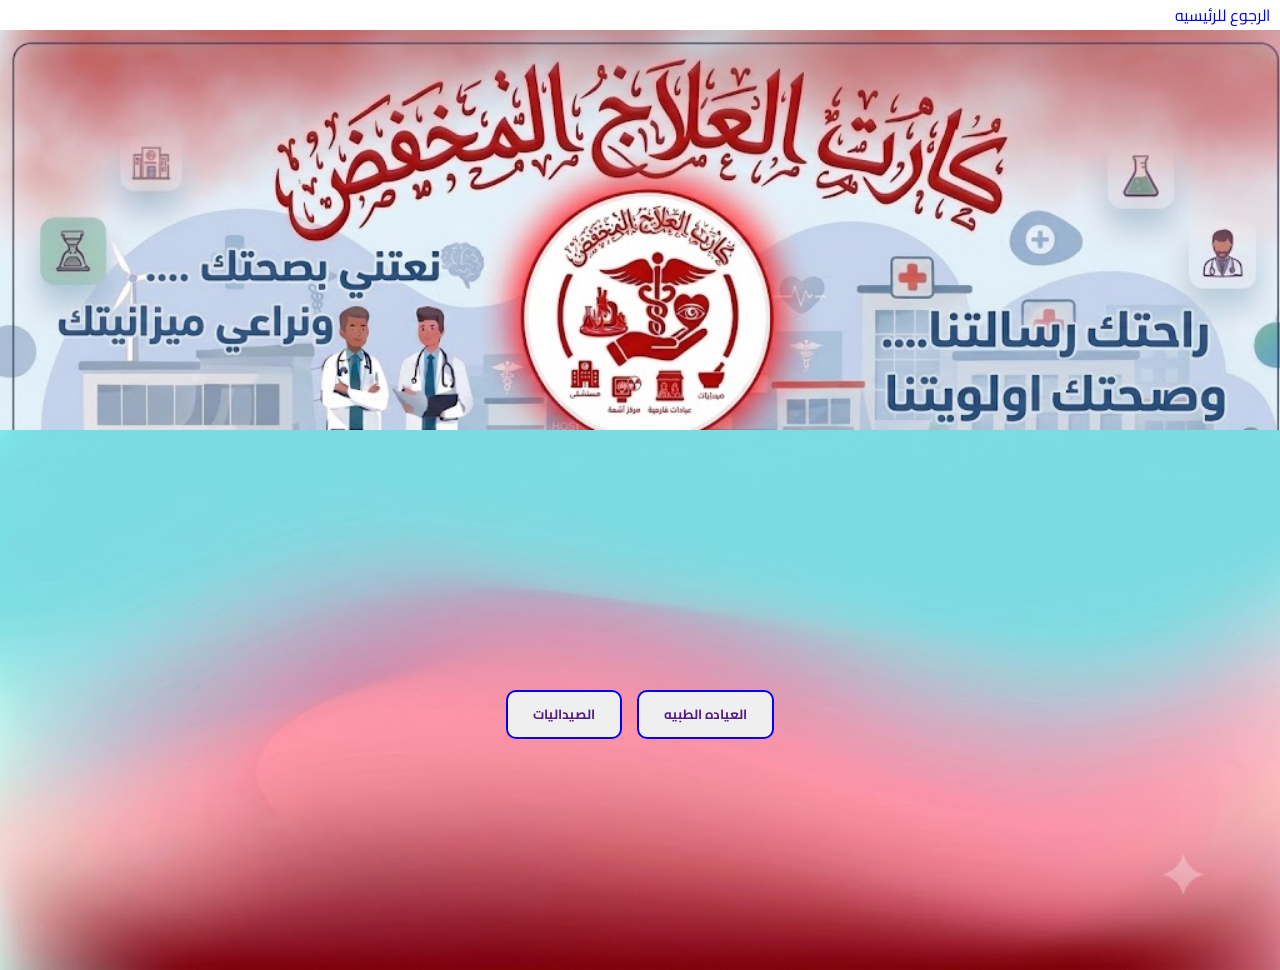
==== ff.html @ ac39fde2 "dfg" ====
<!DOCTYPE html>
<html lang="ar" dir="rtl">
<head>
    <meta charset="UTF-8">
    <meta name="viewport" content="width=device-width, initial-scale=1.0">
    <title>كارت العلاج المنخفض</title>
    <link rel="preconnect" href="https://fonts.googleapis.com">
<link rel="preconnect" href="https://fonts.gstatic.com" crossorigin>
<link href="https://fonts.googleapis.com/css2?family=Cairo:wght@200..1000&display=swap" rel="stylesheet">
    <link rel="stylesheet" href="c.css">
    <nav>
        <ul>
            <a href="index.html">الرجوع للرئيسيه</a>
        </ul>
    </nav>
</head>
<body>
    <section class="s">
      
    </section>
   
    <section class="k">
        <section class="aa">

       <button>
       <a href=""> <p class="e">العياده الطبيه </p></a>
       </button>
         <button>
       <a href=""> <p class="e">الصيداليات</p></a>
       </button>
    </section>
    </section>
</body>
</html>
---- c.css ----
*{
    margin: 0;
    padding: 0;
}

.s{
    background-image: url(WhatsApp\ Image\ 2026-07-08\ at\ 1.46.19\ PM.jpeg);
    background-size: cover;
    background-repeat: no-repeat;
    height: 400px;
}

nav{
    padding: 0 10px;
    
}

.k{
    background-image: url(خلفية\ الموقع.jpg.jpeg);
    height: 500px;
    background-size: cover;
    background-repeat: no-repeat;
    background-position: center;
    padding-top: 40px;
}

.aa{
    justify-content: center;
    display: flex;
    gap: 15px;
}

h2{
    text-align: center;
    font-size: 20px;
    color: black;
    padding-top: 2px;
}

body {
  font-family: "Cairo", sans-serif;
  font-optical-sizing: auto;
  font-weight: weight;
  font-style: normal;
  font-variation-settings:
    "slnt" 0;
}

.e{
padding: 10px 25px;
transition: all 0.6s ease-in-out;
}

.e:hover{
    color: red;
    transform: scale(1.05);
    
}

a{
    text-decoration: none;
}

button{
    align-items: center;
      font-family: "Cairo", sans-serif;
  font-optical-sizing: auto;
  font-weight: 700;
  font-style: normal;
  font-variation-settings:
    "slnt" 0;
    
    border-radius: 10px;
    border: 2px solid blue;

    margin-top: 220px;
}
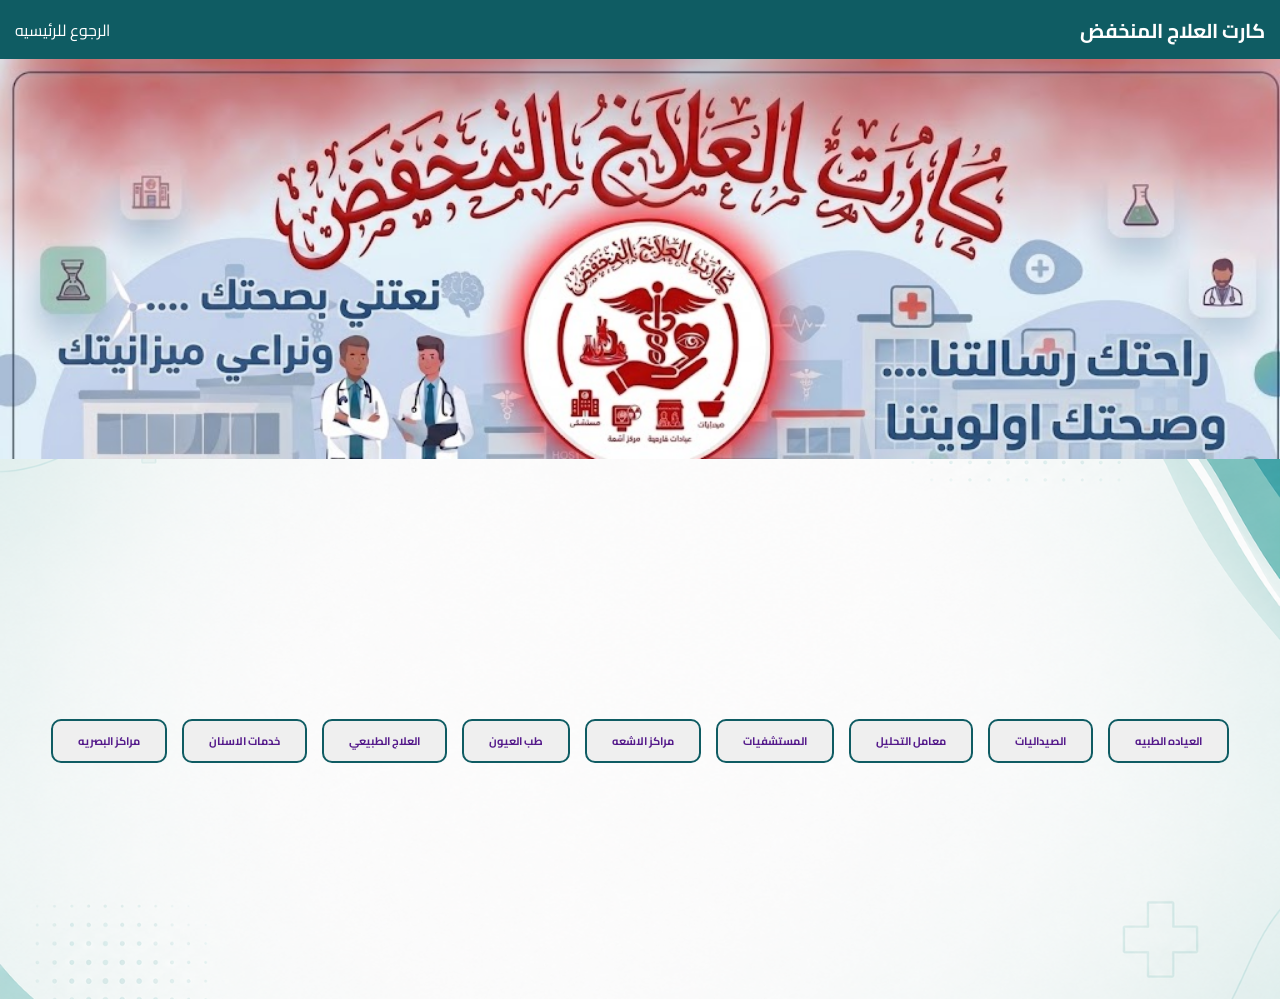
==== commit 681b5367: "fggnh" ====
--- a/ff.html
+++ b/ff.html
@@ -9,8 +9,10 @@
 <link href="https://fonts.googleapis.com/css2?family=Cairo:wght@200..1000&display=swap" rel="stylesheet">
     <link rel="stylesheet" href="c.css">
     <nav>
+        <h2 style="color: white;">كارت العلاج المنخفض</h2>
         <ul>
-            <a href="index.html">الرجوع للرئيسيه</a>
+            <a class="ggh" href="index.html" style="color: white;">الرجوع للرئيسيه</a>
+            
         </ul>
     </nav>
 </head>
@@ -28,6 +30,27 @@
          <button>
        <a href=""> <p class="e">الصيداليات</p></a>
        </button>
+       <button>
+       <a href=""> <p class="e">معامل التحليل</p></a>
+       </button>
+       <button>
+       <a href=""> <p class="e">المستشفيات</p></a>
+       </button>
+       <button>
+       <a href=""> <p class="e">مراكز الاشعه</p></a>
+       </button>
+       <button>
+       <a href=""> <p class="e">طب العيون</p></a>
+       </button>
+       <button>
+       <a href=""> <p class="e">العلاج الطبيعي</p></a>
+       </button>
+       <button>
+       <a href=""> <p class="e">خدمات الاسنان</p></a>
+       </button>
+       <button>
+       <a href=""> <p class="e">مراكز البصريه</p></a>
+       </button>
     </section>
     </section>
 </body>
--- a/c.css
+++ b/c.css
@@ -11,12 +11,36 @@
 }
 
 nav{
-    padding: 0 10px;
+    padding: 10px 15px;
+    
+    background: #0F5C63;
+    display: flex;
+    align-items: center;
+    
+    justify-content: space-between;
+    box-shadow: 0 4px 12px rgba(0,0,0,.15);
     
 }
 
+.ggh{
+transition: all 0.6s ease-in-out;
+color: white;
+}
+
+ul{
+    list-style: none;
+    display: flex;
+    gap: 40px;
+    
+}
+
+.ggh:hover{
+    color: red;
+    transform: scale(1.05);
+}
+
 .k{
-    background-image: url(خلفية\ الموقع.jpg.jpeg);
+    background-image: url(ChatGPT\ Image\ 9\ يوليو\ 2026،\ 04_02_59\ م.png);
     height: 500px;
     background-size: cover;
     background-repeat: no-repeat;
@@ -27,6 +51,7 @@
 .aa{
     justify-content: center;
     display: flex;
+    
     gap: 15px;
 }
 
@@ -69,9 +94,9 @@
   font-style: normal;
   font-variation-settings:
     "slnt" 0;
-    
+    font-size: 11px;
     border-radius: 10px;
-    border: 2px solid blue;
+    border: 2px solid #0F5C63;
 
     margin-top: 220px;
 }
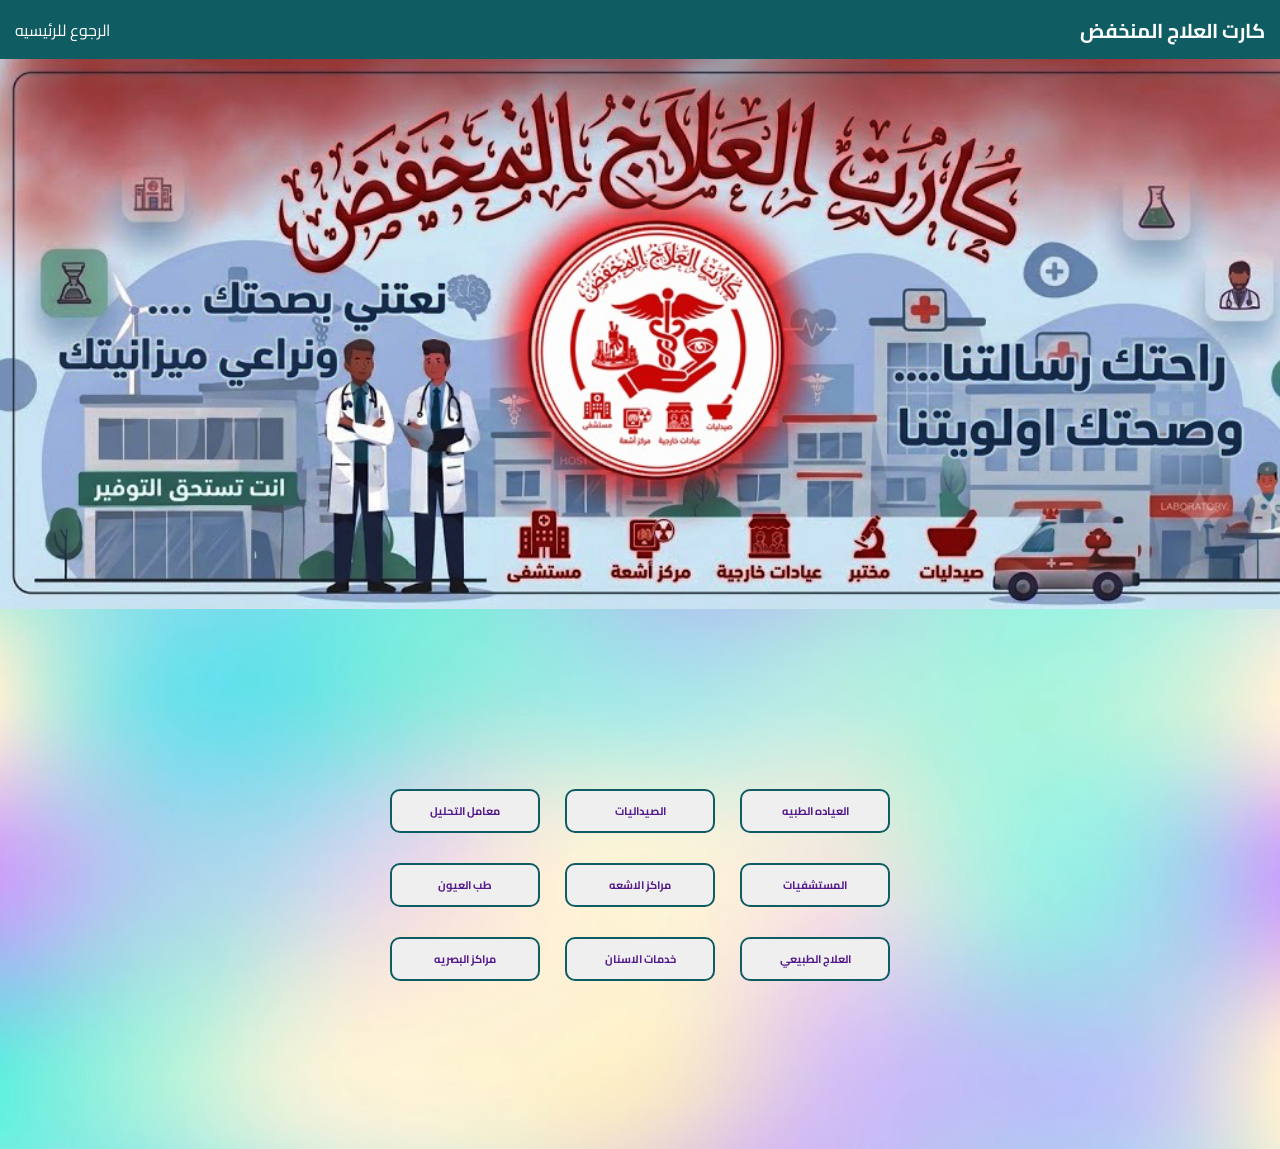
==== commit 79a26ed1: "ffgy" ====
--- a/ff.html
+++ b/ff.html
@@ -8,14 +8,17 @@
 <link rel="preconnect" href="https://fonts.gstatic.com" crossorigin>
 <link href="https://fonts.googleapis.com/css2?family=Cairo:wght@200..1000&display=swap" rel="stylesheet">
     <link rel="stylesheet" href="c.css">
-    <nav>
+    <link rel="shortcut icon" href="WhatsApp_Image_2026-07-04_at_2.00.04_PM-removebg-preview.png" type="image/x-icon">
+</head>
+<header>
+  <nav>
         <h2 style="color: white;">كارت العلاج المنخفض</h2>
         <ul>
             <a class="ggh" href="index.html" style="color: white;">الرجوع للرئيسيه</a>
             
         </ul>
     </nav>
-</head>
+</header>
 <body>
     <section class="s">
       
@@ -23,34 +26,35 @@
    
     <section class="k">
         <section class="aa">
-
-       <button>
+       <div class="l">
+       <button style="width: 150px;" class="ff">
        <a href=""> <p class="e">العياده الطبيه </p></a>
        </button>
-         <button>
+         <button style="width: 150px;" class="ff">
        <a href=""> <p class="e">الصيداليات</p></a>
        </button>
-       <button>
+       <button style="width: 150px;" class="ff">
        <a href=""> <p class="e">معامل التحليل</p></a>
        </button>
-       <button>
+       <button style="width: 150px;" class="ff">
        <a href=""> <p class="e">المستشفيات</p></a>
        </button>
-       <button>
+       <button style="width: 150px;" class="ff">
        <a href=""> <p class="e">مراكز الاشعه</p></a>
        </button>
-       <button>
+       <button style="width: 150px;" class="ff">
        <a href=""> <p class="e">طب العيون</p></a>
        </button>
-       <button>
+       <button style="width: 150px;" class="ff">
        <a href=""> <p class="e">العلاج الطبيعي</p></a>
        </button>
-       <button>
+       <button style="width: 150px;" class="ff">
        <a href=""> <p class="e">خدمات الاسنان</p></a>
        </button>
-       <button>
+       <button style="width: 150px;" class="ff">
        <a href=""> <p class="e">مراكز البصريه</p></a>
        </button>
+    </div>
     </section>
     </section>
 </body>
--- a/c.css
+++ b/c.css
@@ -4,10 +4,10 @@
 }
 
 .s{
-    background-image: url(WhatsApp\ Image\ 2026-07-08\ at\ 1.46.19\ PM.jpeg);
+    background-image: url(WhatsApp\ Image\ 2026-07-09\ at\ 5.29.59\ PM.jpeg);
     background-size: cover;
     background-repeat: no-repeat;
-    height: 400px;
+    height: 550px;
 }
 
 nav{
@@ -40,7 +40,7 @@
 }
 
 .k{
-    background-image: url(ChatGPT\ Image\ 9\ يوليو\ 2026،\ 04_02_59\ م.png);
+    background-image: url(WhatsApp\ Image\ 2026-07-09\ at\ 5.32.21\ PM.jpeg);
     height: 500px;
     background-size: cover;
     background-repeat: no-repeat;
@@ -99,4 +99,17 @@
     border: 2px solid #0F5C63;
 
     margin-top: 220px;
+}
+
+.ff {
+    margin-top: 5px;
+    justify-content: center;
+
+}
+
+.l{
+    display: grid;
+    grid-template-columns: repeat(3,1fr);
+    gap: 25px;
+    margin-top: 135px;
 }
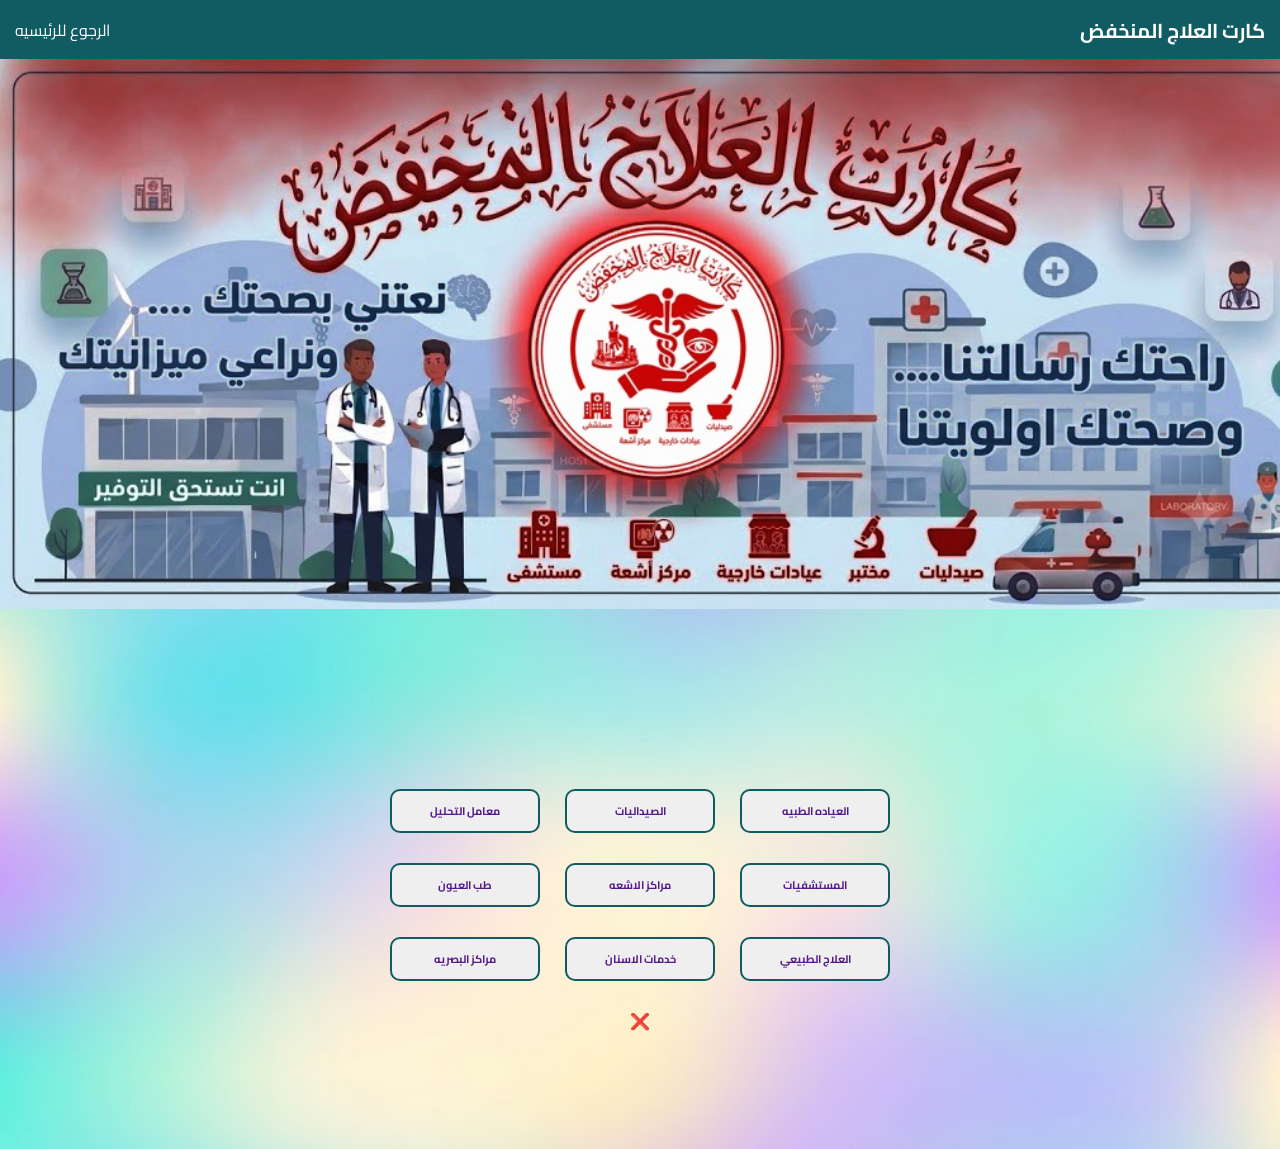
==== commit 8aa1328f: "fffggtg" ====
--- a/ff.html
+++ b/ff.html
@@ -54,8 +54,19 @@
        <button style="width: 150px;" class="ff">
        <a href=""> <p class="e">مراكز البصريه</p></a>
        </button>
-    </div>
+       <br>
+       <br>
+       <br>
+       <a href="index.html"><p style="text-align: center;">❌</p></a>
+    </div> 
+    
+     
+    
     </section>
+   
     </section>
+
+   
+
 </body>
 </html>
--- a/c.css
+++ b/c.css
@@ -112,4 +112,9 @@
     grid-template-columns: repeat(3,1fr);
     gap: 25px;
     margin-top: 135px;
+}
+
+.popo{
+    background:linear-gradient(to left, red, green);
+    height: 5px;
 }
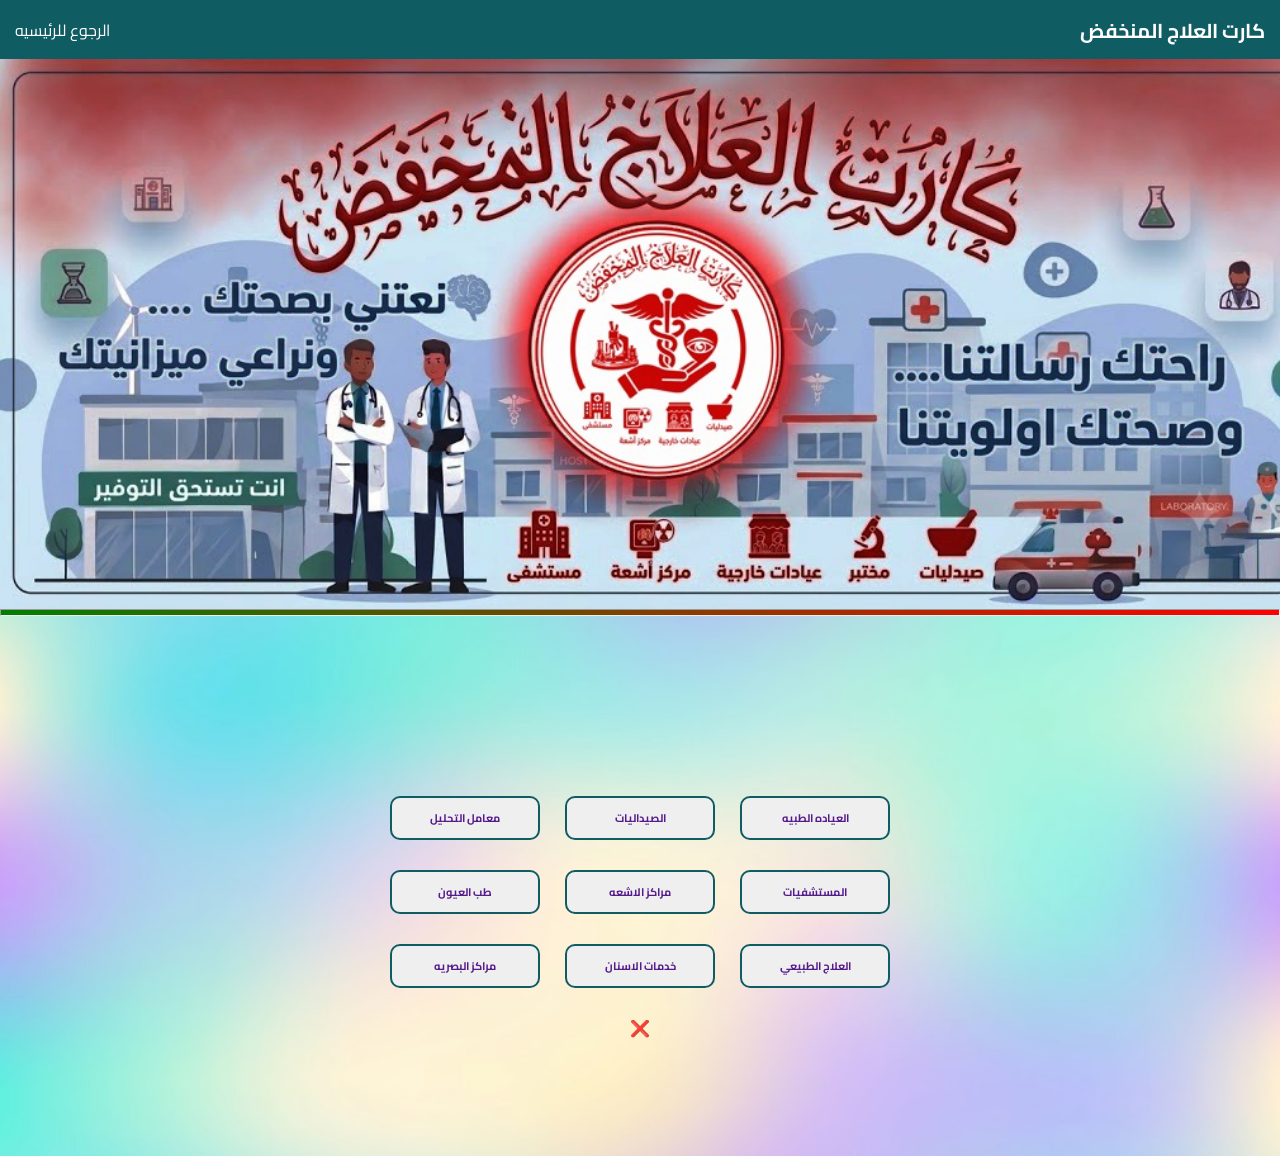
==== commit a550ca03: "adham" ====
--- a/ff.html
+++ b/ff.html
@@ -14,7 +14,7 @@
   <nav>
         <h2 style="color: white;">كارت العلاج المنخفض</h2>
         <ul>
-            <a class="ggh" href="index.html" style="color: white;">الرجوع للرئيسيه</a>
+            <a class="ggh" href="index.html" >الرجوع للرئيسيه</a>
             
         </ul>
     </nav>
@@ -23,7 +23,7 @@
     <section class="s">
       
     </section>
-   
+   <hr class="popo">
     <section class="k">
         <section class="aa">
        <div class="l">
--- a/c.css
+++ b/c.css
@@ -36,7 +36,7 @@
 
 .ggh:hover{
     color: red;
-    transform: scale(1.05);
+    /* transform: scale(1.05); */
 }
 
 .k{
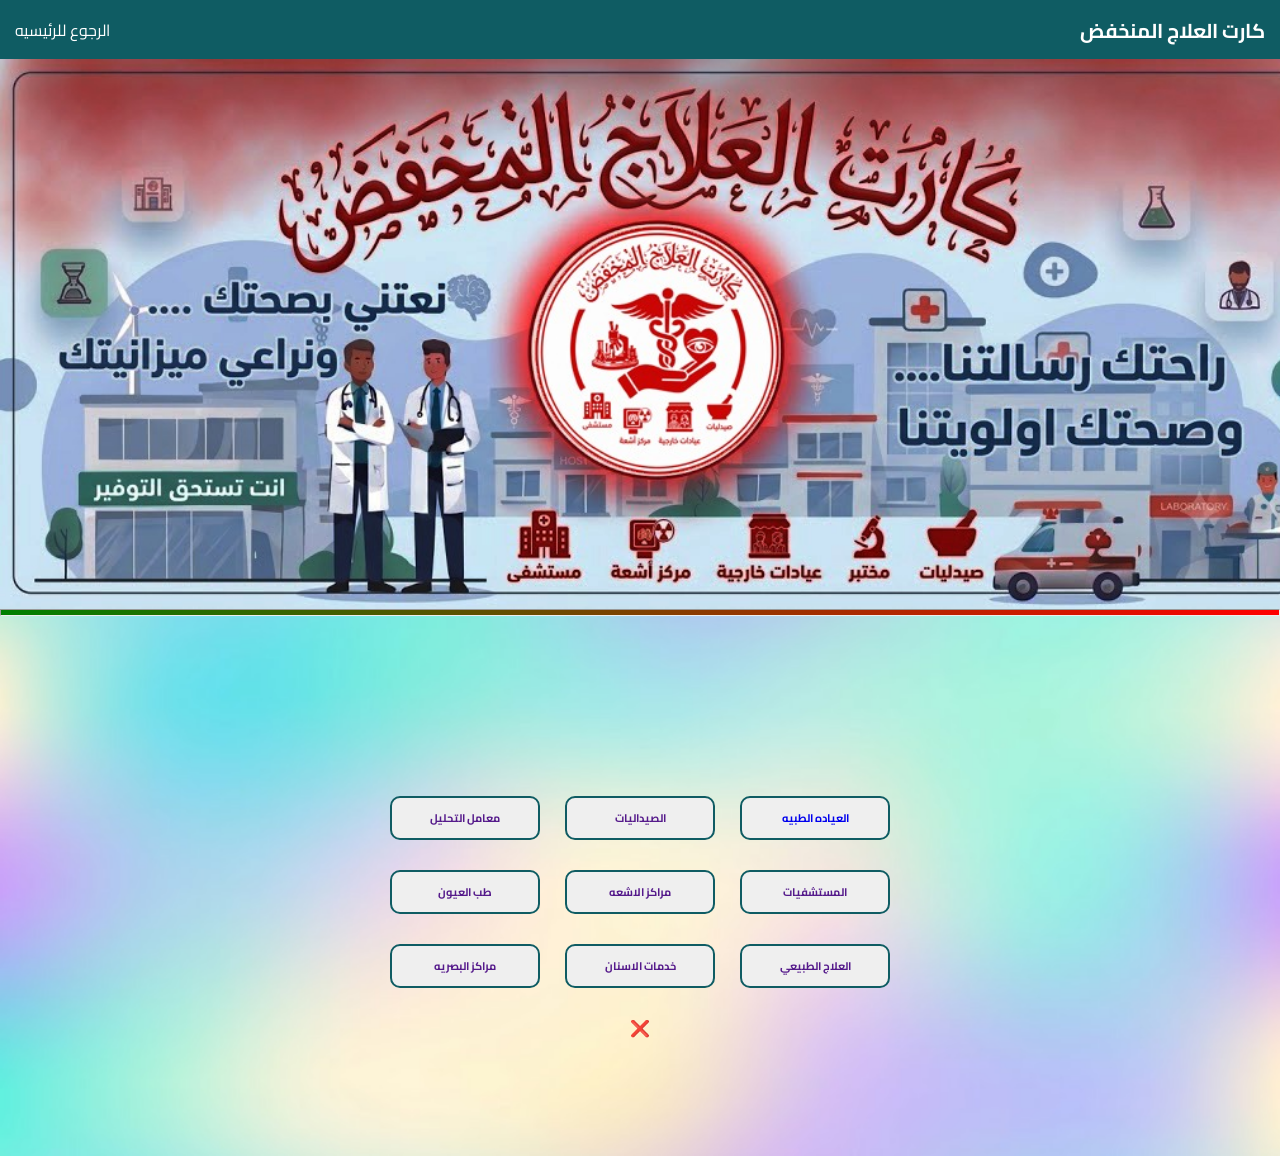
==== commit 64d65fff: "rhhgfdhg" ====
--- a/ff.html
+++ b/ff.html
@@ -28,7 +28,7 @@
         <section class="aa">
        <div class="l">
        <button style="width: 150px;" class="ff">
-       <a href=""> <p class="e">العياده الطبيه </p></a>
+       <a href="rr.html"> <p class="e">العياده الطبيه </p></a>
        </button>
          <button style="width: 150px;" class="ff">
        <a href=""> <p class="e">الصيداليات</p></a>
--- a/c.css
+++ b/c.css
@@ -107,6 +107,15 @@
 
 }
 
+.ffw{
+    transition: transform 0.6s ease-in-out;
+}
+
+.ffw:hover{
+    
+    transform: scale(1.05);
+}
+
 .l{
     display: grid;
     grid-template-columns: repeat(3,1fr);
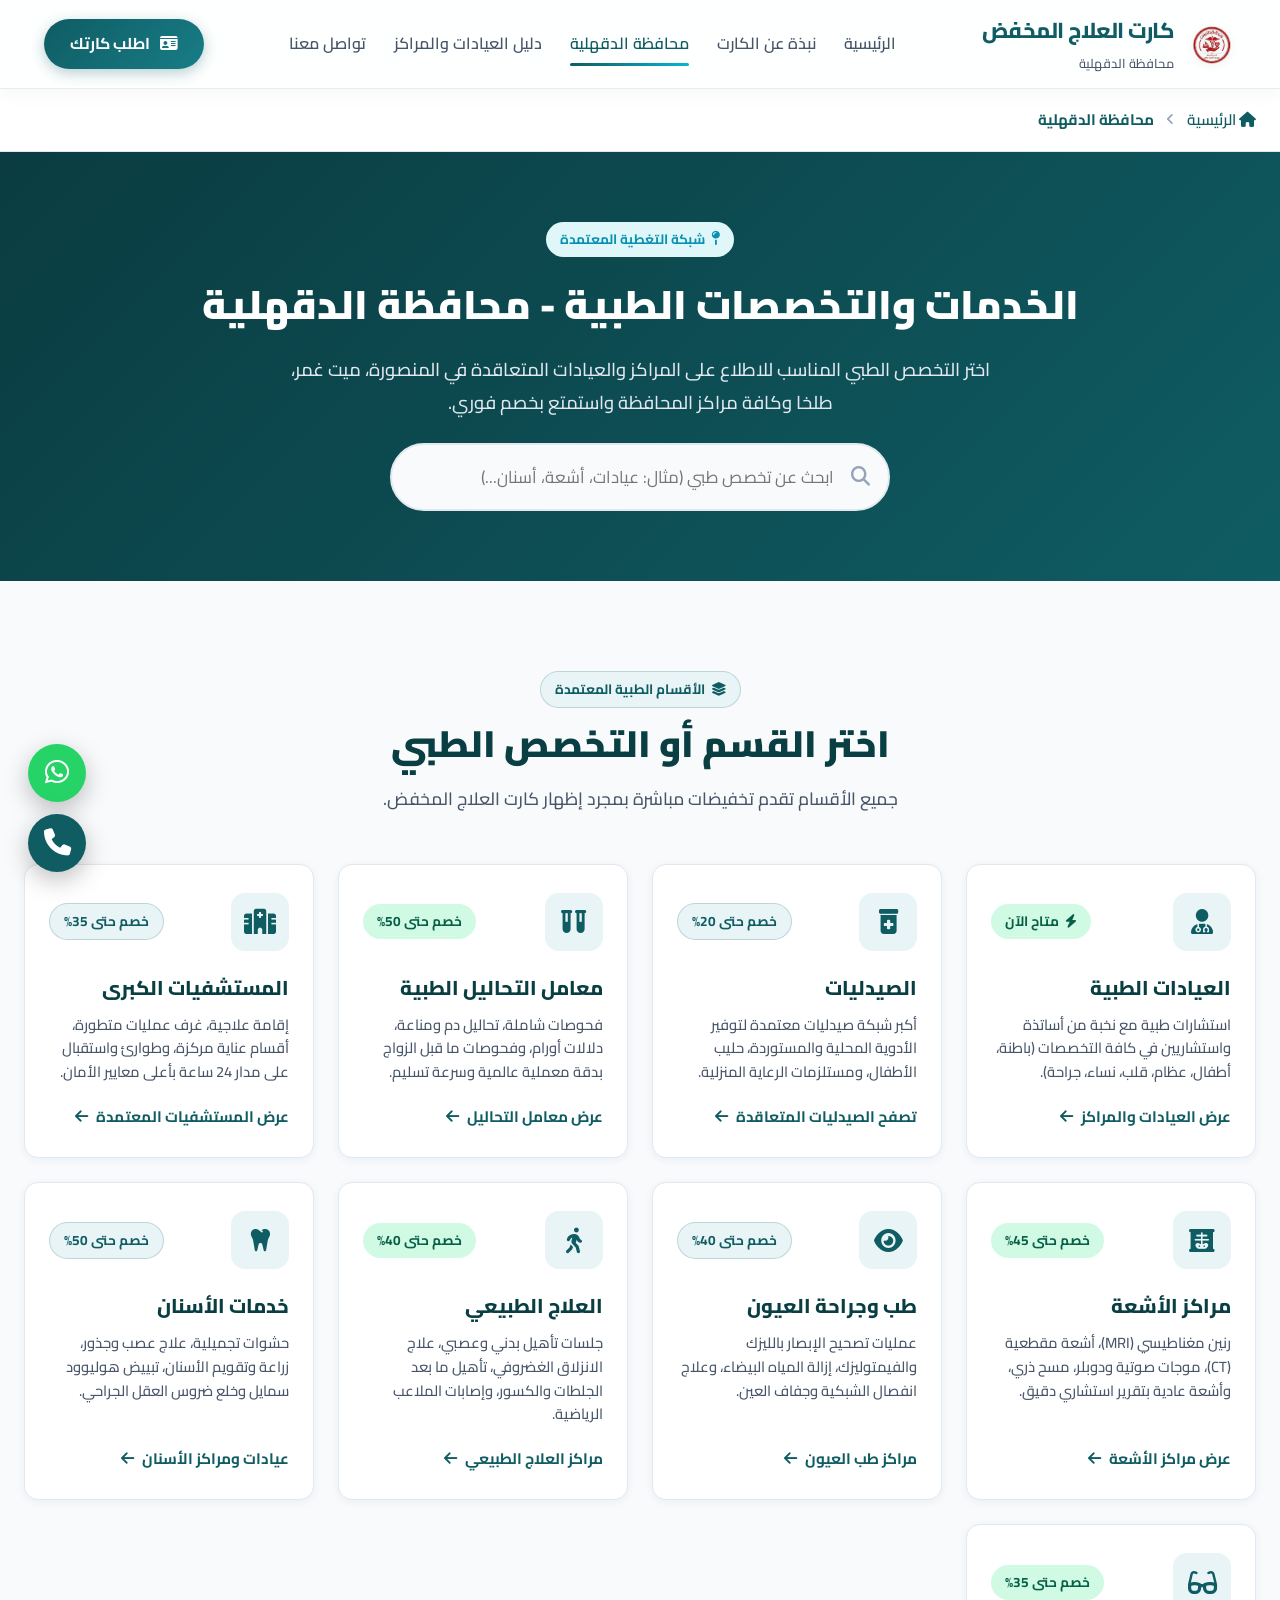
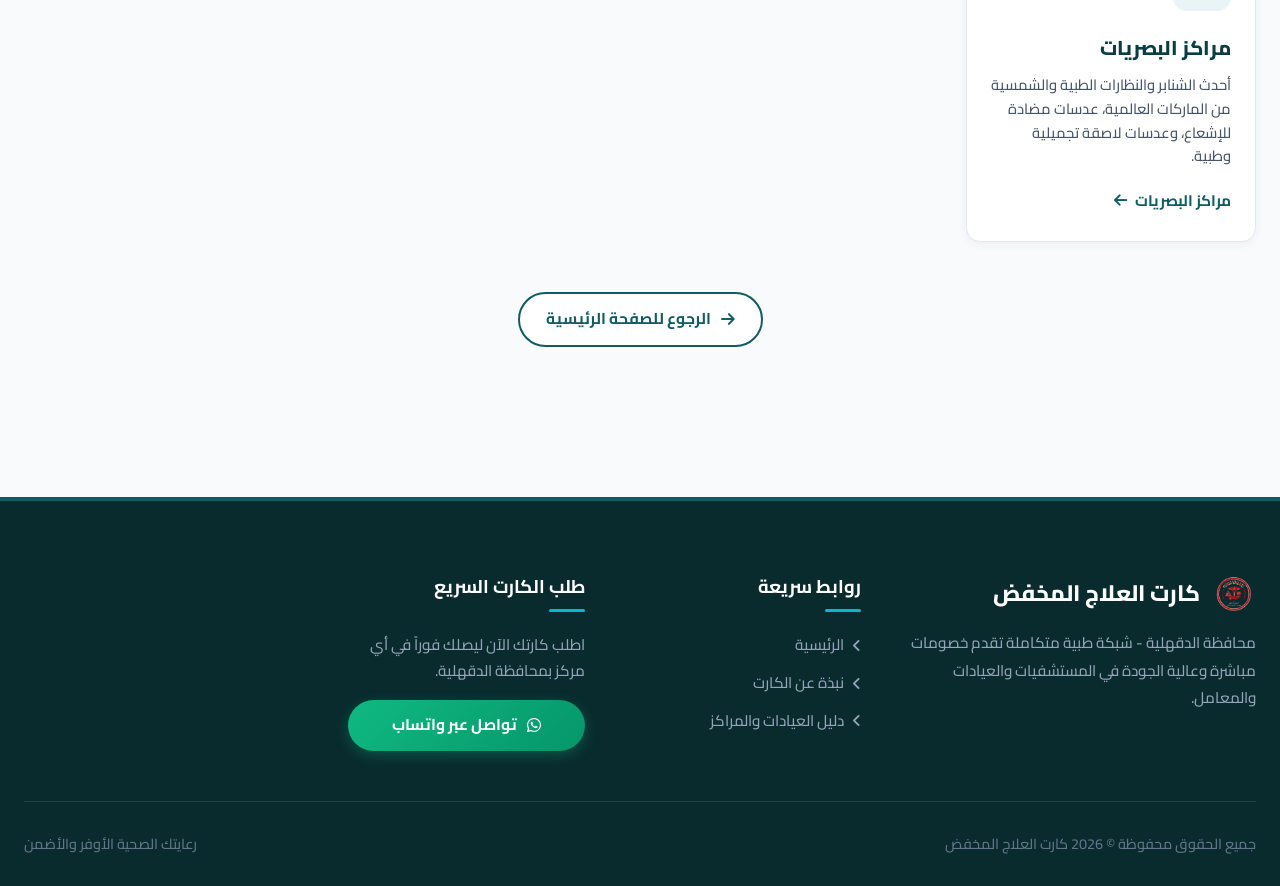
==== commit 9a813607: "SAD" ====
--- a/ff.html
+++ b/ff.html
@@ -3,70 +3,365 @@
 <head>
     <meta charset="UTF-8">
     <meta name="viewport" content="width=device-width, initial-scale=1.0">
-    <title>كارت العلاج المنخفض</title>
+    <title>محافظة الدقهلية - شبكة التخصصات الطبية | كارت العلاج المخفض</title>
+    <meta name="description" content="دليل التخصصات والخدمات الطبية المعتمدة في محافظة الدقهلية مع كارت العلاج المخفض: عيادات، مستشفيات، معامل، صيدليات ومراكز أشعة.">
+    
+    <!-- Google Fonts: Cairo -->
     <link rel="preconnect" href="https://fonts.googleapis.com">
-<link rel="preconnect" href="https://fonts.gstatic.com" crossorigin>
-<link href="https://fonts.googleapis.com/css2?family=Cairo:wght@200..1000&display=swap" rel="stylesheet">
+    <link rel="preconnect" href="https://fonts.gstatic.com" crossorigin>
+    <link href="https://fonts.googleapis.com/css2?family=Cairo:wght@400;500;600;700;800;900&display=swap" rel="stylesheet">
+    
+    <!-- Font Awesome Icons -->
+    <link rel="stylesheet" href="https://cdnjs.cloudflare.com/ajax/libs/font-awesome/6.5.1/css/all.min.css">
+    
+    <!-- Custom Design System -->
     <link rel="stylesheet" href="c.css">
-    <link rel="shortcut icon" href="WhatsApp_Image_2026-07-04_at_2.00.04_PM-removebg-preview.png" type="image/x-icon">
+    <link rel="shortcut icon" href="WhatsApp_Image_2026-07-04_at_2.00.04_PM-removebg-preview.png" type="image/png">
 </head>
-<header>
-  <nav>
-        <h2 style="color: white;">كارت العلاج المنخفض</h2>
-        <ul>
-            <a class="ggh" href="index.html" >الرجوع للرئيسيه</a>
+<body>
+
+    <!-- Header & Navigation -->
+    <header>
+        <nav>
+            <a href="index.html" class="brand-wrapper">
+                <img src="WhatsApp_Image_2026-07-04_at_2.00.04_PM-removebg-preview.png" alt="شعار كارت العلاج المخفض" class="brand-logo">
+                <div>
+                    <h2 class="brand-title">كارت العلاج المخفض</h2>
+                    <span class="brand-subtitle">محافظة الدقهلية</span>
+                </div>
+            </a>
             
+            <ul class="nav-links">
+                <li><a class="nav-link" href="index.html">الرئيسية</a></li>
+                <li><a class="nav-link" href="w.html">نبذة عن الكارت</a></li>
+                <li><a class="nav-link active" href="ff.html">محافظة الدقهلية</a></li>
+                <li><a class="nav-link" href="rr.html">دليل العيادات والمراكز</a></li>
+                <li><a class="nav-link" href="index.html#contact">تواصل معنا</a></li>
+            </ul>
+
+            <div class="nav-actions">
+                <a href="index.html#order" class="btn btn-primary">
+                    <i class="fa-solid fa-id-card"></i> اطلب كارتك
+                </a>
+            </div>
+        </nav>
+    </header>
+
+    <!-- Breadcrumb -->
+    <div class="breadcrumb-nav">
+        <ul class="breadcrumb-list">
+            <li><a href="index.html"><i class="fa-solid fa-house"></i> الرئيسية</a></li>
+            <li class="breadcrumb-separator"><i class="fa-solid fa-angle-left"></i></li>
+            <li style="color: var(--primary); font-weight: 700;">محافظة الدقهلية</li>
         </ul>
-    </nav>
-</header>
-<body>
-    <section class="s">
-      
+    </div>
+
+    <!-- Governorate Hero Banner -->
+    <section class="about-hero" style="background: linear-gradient(135deg, #0A3C41, #0F5C63);">
+        <div class="section-container">
+            <span class="badge badge-accent" style="margin-bottom: 14px;">
+                <i class="fa-solid fa-map-pin"></i> شبكة التغطية المعتمدة
+            </span>
+            <h1 style="font-size: 2.5rem; font-weight: 900; margin-bottom: 14px;">الخدمات والتخصصات الطبية - محافظة الدقهلية</h1>
+            <p style="font-size: 1.15rem; color: #E2E8F0; max-width: 720px; margin: 0 auto 24px; line-height: 1.8;">
+                اختر التخصص الطبي المناسب للاطلاع على المراكز والعيادات المتعاقدة في المنصورة، ميت غمر، طلخا وكافة مراكز المحافظة واستمتع بخصم فوري.
+            </p>
+
+            <!-- Search category input -->
+            <div style="max-width: 500px; margin: 0 auto;">
+                <div class="search-input-wrapper">
+                    <i class="fa-solid fa-magnifying-glass search-icon"></i>
+                    <input type="text" id="categorySearch" class="search-input" placeholder="ابحث عن تخصص طبي (مثال: عيادات، أشعة، أسنان...)">
+                </div>
+            </div>
+        </div>
     </section>
-   <hr class="popo">
-    <section class="k">
-        <section class="aa">
-       <div class="l">
-       <button style="width: 150px;" class="ff">
-       <a href="rr.html"> <p class="e">العياده الطبيه </p></a>
-       </button>
-         <button style="width: 150px;" class="ff">
-       <a href=""> <p class="e">الصيداليات</p></a>
-       </button>
-       <button style="width: 150px;" class="ff">
-       <a href=""> <p class="e">معامل التحليل</p></a>
-       </button>
-       <button style="width: 150px;" class="ff">
-       <a href=""> <p class="e">المستشفيات</p></a>
-       </button>
-       <button style="width: 150px;" class="ff">
-       <a href=""> <p class="e">مراكز الاشعه</p></a>
-       </button>
-       <button style="width: 150px;" class="ff">
-       <a href=""> <p class="e">طب العيون</p></a>
-       </button>
-       <button style="width: 150px;" class="ff">
-       <a href=""> <p class="e">العلاج الطبيعي</p></a>
-       </button>
-       <button style="width: 150px;" class="ff">
-       <a href=""> <p class="e">خدمات الاسنان</p></a>
-       </button>
-       <button style="width: 150px;" class="ff">
-       <a href=""> <p class="e">مراكز البصريه</p></a>
-       </button>
-       <br>
-       <br>
-       <br>
-       <a href="index.html"><p style="text-align: center;">❌</p></a>
-    </div> 
-    
-     
-    
+
+    <!-- Categories Grid Section -->
+    <section class="section">
+        <div class="section-container">
+            <div class="section-header">
+                <span class="badge badge-teal"><i class="fa-solid fa-layer-group"></i> الأقسام الطبية المعتمدة</span>
+                <h2 class="section-title">اختر القسم أو التخصص الطبي</h2>
+                <p class="section-subtitle">جميع الأقسام تقدم تخفيضات مباشرة بمجرد إظهار كارت العلاج المخفض.</p>
+            </div>
+
+            <div class="category-grid" id="categoriesContainer">
+                
+                <!-- 1. العيادات الطبية -->
+                <a href="rr.html" class="category-card" data-title="العيادات الطبية التخصصية استشارات دكاترة أطباء">
+                    <div>
+                        <div class="category-card-top">
+                            <div class="category-icon">
+                                <i class="fa-solid fa-user-doctor"></i>
+                            </div>
+                            <span class="badge badge-green"><i class="fa-solid fa-bolt"></i> متاح الآن</span>
+                        </div>
+                        <h3 class="category-name">العيادات الطبية</h3>
+                        <p class="category-desc">
+                            استشارات طبية مع نخبة من أساتذة واستشاريين في كافة التخصصات (باطنة، أطفال، عظام، قلب، نساء، جراحة).
+                        </p>
+                    </div>
+                    <div class="category-link">
+                        <span>عرض العيادات والمراكز</span>
+                        <i class="fa-solid fa-arrow-left"></i>
+                    </div>
+                </a>
+
+                <!-- 2. الصيدليات -->
+                <a href="rr.html" class="category-card" data-title="الصيدليات علاج دواء صيدلية مستحضرات">
+                    <div>
+                        <div class="category-card-top">
+                            <div class="category-icon">
+                                <i class="fa-solid fa-prescription-bottle-medical"></i>
+                            </div>
+                            <span class="badge badge-teal">خصم حتى 20%</span>
+                        </div>
+                        <h3 class="category-name">الصيدليات</h3>
+                        <p class="category-desc">
+                            أكبر شبكة صيدليات معتمدة لتوفير الأدوية المحلية والمستوردة، حليب الأطفال، ومستلزمات الرعاية المنزلية.
+                        </p>
+                    </div>
+                    <div class="category-link">
+                        <span>تصفح الصيدليات المتعاقدة</span>
+                        <i class="fa-solid fa-arrow-left"></i>
+                    </div>
+                </a>
+
+                <!-- 3. معامل التحاليل -->
+                <a href="rr.html" class="category-card" data-title="معامل التحاليل الطبية فحص دم هرمونات وراثية">
+                    <div>
+                        <div class="category-card-top">
+                            <div class="category-icon">
+                                <i class="fa-solid fa-vials"></i>
+                            </div>
+                            <span class="badge badge-green">خصم حتى 50%</span>
+                        </div>
+                        <h3 class="category-name">معامل التحاليل الطبية</h3>
+                        <p class="category-desc">
+                            فحوصات شاملة، تحاليل دم ومناعة، دلالات أورام، وفحوصات ما قبل الزواج بدقة معملية عالمية وسرعة تسليم.
+                        </p>
+                    </div>
+                    <div class="category-link">
+                        <span>عرض معامل التحاليل</span>
+                        <i class="fa-solid fa-arrow-left"></i>
+                    </div>
+                </a>
+
+                <!-- 4. المستشفيات -->
+                <a href="rr.html" class="category-card" data-title="المستشفيات المراكز الجراحية عمليات طوارئ عناية">
+                    <div>
+                        <div class="category-card-top">
+                            <div class="category-icon">
+                                <i class="fa-solid fa-hospital"></i>
+                            </div>
+                            <span class="badge badge-teal">خصم حتى 35%</span>
+                        </div>
+                        <h3 class="category-name">المستشفيات الكبرى</h3>
+                        <p class="category-desc">
+                            إقامة علاجية، غرف عمليات متطورة، أقسام عناية مركزة، وطوارئ واستقبال على مدار 24 ساعة بأعلى معايير الأمان.
+                        </p>
+                    </div>
+                    <div class="category-link">
+                        <span>عرض المستشفيات المعتمدة</span>
+                        <i class="fa-solid fa-arrow-left"></i>
+                    </div>
+                </a>
+
+                <!-- 5. مراكز الأشعة -->
+                <a href="rr.html" class="category-card" data-title="مراكز الأشعة رنين مغناطيسي مقطعية سونار مسح ذري">
+                    <div>
+                        <div class="category-card-top">
+                            <div class="category-icon">
+                                <i class="fa-solid fa-x-ray"></i>
+                            </div>
+                            <span class="badge badge-green">خصم حتى 45%</span>
+                        </div>
+                        <h3 class="category-name">مراكز الأشعة</h3>
+                        <p class="category-desc">
+                            رنين مغناطيسي (MRI)، أشعة مقطعية (CT)، موجات صوتية ودوبلر، مسح ذري، وأشعة عادية بتقرير استشاري دقيق.
+                        </p>
+                    </div>
+                    <div class="category-link">
+                        <span>عرض مراكز الأشعة</span>
+                        <i class="fa-solid fa-arrow-left"></i>
+                    </div>
+                </a>
+
+                <!-- 6. طب وجراحة العيون -->
+                <a href="rr.html" class="category-card" data-title="طب وجراحة العيون ليزك مياه بيضاء فحص قاع نظر">
+                    <div>
+                        <div class="category-card-top">
+                            <div class="category-icon">
+                                <i class="fa-solid fa-eye"></i>
+                            </div>
+                            <span class="badge badge-teal">خصم حتى 40%</span>
+                        </div>
+                        <h3 class="category-name">طب وجراحة العيون</h3>
+                        <p class="category-desc">
+                            عمليات تصحيح الإبصار بالليزك والفيمتوليزك، إزالة المياه البيضاء، وعلاج انفصال الشبكية وجفاف العين.
+                        </p>
+                    </div>
+                    <div class="category-link">
+                        <span>مراكز طب العيون</span>
+                        <i class="fa-solid fa-arrow-left"></i>
+                    </div>
+                </a>
+
+                <!-- 7. العلاج الطبيعي والتأهيل -->
+                <a href="rr.html" class="category-card" data-title="العلاج الطبيعي والتأهيل جلسات عظام غضروف اصابات ملاعب">
+                    <div>
+                        <div class="category-card-top">
+                            <div class="category-icon">
+                                <i class="fa-solid fa-person-walking"></i>
+                            </div>
+                            <span class="badge badge-green">خصم حتى 40%</span>
+                        </div>
+                        <h3 class="category-name">العلاج الطبيعي</h3>
+                        <p class="category-desc">
+                            جلسات تأهيل بدني وعصبي، علاج الانزلاق الغضروفي، تأهيل ما بعد الجلطات والكسور، وإصابات الملاعب الرياضية.
+                        </p>
+                    </div>
+                    <div class="category-link">
+                        <span>مراكز العلاج الطبيعي</span>
+                        <i class="fa-solid fa-arrow-left"></i>
+                    </div>
+                </a>
+
+                <!-- 8. خدمات وطب الأسنان -->
+                <a href="rr.html" class="category-card" data-title="خدمات الأسنان حشو تبييض تقويم زراعة اسنان تنظيف">
+                    <div>
+                        <div class="category-card-top">
+                            <div class="category-icon">
+                                <i class="fa-solid fa-tooth"></i>
+                            </div>
+                            <span class="badge badge-teal">خصم حتى 50%</span>
+                        </div>
+                        <h3 class="category-name">خدمات الأسنان</h3>
+                        <p class="category-desc">
+                            حشوات تجميلية، علاج عصب وجذور، زراعة وتقويم الأسنان، تبييض هوليوود سمايل وخلع ضروس العقل الجراحي.
+                        </p>
+                    </div>
+                    <div class="category-link">
+                        <span>عيادات ومراكز الأسنان</span>
+                        <i class="fa-solid fa-arrow-left"></i>
+                    </div>
+                </a>
+
+                <!-- 9. مراكز البصريات -->
+                <a href="rr.html" class="category-card" data-title="مراكز البصريات نظارات طبية شمسية عدسات لاصقة فحص نظر">
+                    <div>
+                        <div class="category-card-top">
+                            <div class="category-icon">
+                                <i class="fa-solid fa-glasses"></i>
+                            </div>
+                            <span class="badge badge-green">خصم حتى 35%</span>
+                        </div>
+                        <h3 class="category-name">مراكز البصريات</h3>
+                        <p class="category-desc">
+                            أحدث الشنابر والنظارات الطبية والشمسية من الماركات العالمية، عدسات مضادة للإشعاع، وعدسات لاصقة تجميلية وطبية.
+                        </p>
+                    </div>
+                    <div class="category-link">
+                        <span>مراكز البصريات</span>
+                        <i class="fa-solid fa-arrow-left"></i>
+                    </div>
+                </a>
+
+            </div>
+
+            <!-- Empty state for search -->
+            <div id="noResults" style="display: none; text-align: center; padding: 50px 20px;">
+                <div style="font-size: 3rem; color: var(--text-muted); margin-bottom: 12px;"><i class="fa-solid fa-magnifying-glass"></i></div>
+                <h3 style="font-size: 1.3rem; color: var(--text-secondary); margin-bottom: 8px;">لم نتمكن من العثور على تخصص مطابق لبحثك</h3>
+                <p style="color: var(--text-muted);">يرجى التأكد من كتابة الكلمة بشكل صحيح، أو تواصل معنا لمساعدتك فوراً.</p>
+            </div>
+
+            <!-- Back to Home navigation -->
+            <div style="text-align: center; margin-top: 50px;">
+                <a href="index.html" class="btn btn-secondary">
+                    <i class="fa-solid fa-arrow-right"></i> الرجوع للصفحة الرئيسية
+                </a>
+            </div>
+        </div>
     </section>
-   
-    </section>
-
-   
-
+
+    <!-- Footer -->
+    <footer>
+        <div class="footer-container">
+            <div class="footer-brand">
+                <div style="display: flex; align-items: center; gap: 12px; margin-bottom: 14px;">
+                    <img src="WhatsApp_Image_2026-07-04_at_2.00.04_PM-removebg-preview.png" style="width: 44px; height: 44px; object-fit: contain;" alt="Logo">
+                    <h3 style="margin: 0;">كارت العلاج المخفض</h3>
+                </div>
+                <p>
+                    محافظة الدقهلية - شبكة طبية متكاملة تقدم خصومات مباشرة وعالية الجودة في المستشفيات والعيادات والمعامل.
+                </p>
+            </div>
+
+            <div class="footer-col">
+                <h4>روابط سريعة</h4>
+                <ul class="footer-links">
+                    <li><a href="index.html" class="footer-link"><i class="fa-solid fa-angle-left"></i> الرئيسية</a></li>
+                    <li><a href="w.html" class="footer-link"><i class="fa-solid fa-angle-left"></i> نبذة عن الكارت</a></li>
+                    <li><a href="rr.html" class="footer-link"><i class="fa-solid fa-angle-left"></i> دليل العيادات والمراكز</a></li>
+                </ul>
+            </div>
+
+            <div class="footer-col">
+                <h4>طلب الكارت السريع</h4>
+                <p style="font-size: 0.95rem; color: #94A3B8; margin-bottom: 16px;">
+                    اطلب كارتك الآن ليصلك فوراً في أي مركز بمحافظة الدقهلية.
+                </p>
+                <a href="https://wa.me/201000000000" target="_blank" class="btn btn-accent" style="width: 100%;">
+                    <i class="fa-brands fa-whatsapp"></i> تواصل عبر واتساب
+                </a>
+            </div>
+        </div>
+
+        <div class="footer-bottom">
+            <div>جميع الحقوق محفوظة &copy; 2026 كارت العلاج المخفض</div>
+            <div>رعايتك الصحية الأوفر والأضمن</div>
+        </div>
+    </footer>
+
+    <!-- Floating Action Buttons -->
+    <div class="floating-actions">
+        <a href="https://wa.me/201000000000?text=مرحباً،%20أود%20الاستفسار%20عن%20شبكة%20الدقهلية%20لكارت%20العلاج%20المخفض" target="_blank" class="floating-btn floating-whatsapp" title="تواصل عبر واتساب">
+            <i class="fa-brands fa-whatsapp"></i>
+            <span class="floating-tooltip">محادثة واتساب</span>
+        </a>
+        <a href="tel:01000000000" class="floating-btn floating-call" title="اتصل بنا">
+            <i class="fa-solid fa-phone"></i>
+            <span class="floating-tooltip">اتصال مباشر</span>
+        </a>
+    </div>
+
+    <!-- Live Search Script -->
+    <script>
+        const categorySearch = document.getElementById('categorySearch');
+        const categoriesContainer = document.getElementById('categoriesContainer');
+        const cards = categoriesContainer.getElementsByClassName('category-card');
+        const noResults = document.getElementById('noResults');
+
+        categorySearch.addEventListener('input', function() {
+            const query = this.value.trim().toLowerCase();
+            let visibleCount = 0;
+
+            Array.from(cards).forEach(card => {
+                const searchData = (card.getAttribute('data-title') || '').toLowerCase();
+                const textContent = card.innerText.toLowerCase();
+                
+                if (searchData.includes(query) || textContent.includes(query)) {
+                    card.style.display = 'flex';
+                    visibleCount++;
+                } else {
+                    card.style.display = 'none';
+                }
+            });
+
+            noResults.style.display = visibleCount === 0 ? 'block' : 'none';
+        });
+    </script>
 </body>
 </html>
--- a/c.css
+++ b/c.css
@@ -1,129 +1,1274 @@
-*{
-    margin: 0;
-    padding: 0;
-}
-
-.s{
-    background-image: url(WhatsApp\ Image\ 2026-07-09\ at\ 5.29.59\ PM.jpeg);
-    background-size: cover;
-    background-repeat: no-repeat;
-    height: 550px;
-}
-
-nav{
-    padding: 10px 15px;
-    
-    background: #0F5C63;
-    display: flex;
+/* ==========================================================================
+   كارت العلاج المخفض - Modern Healthcare Design System
+   ========================================================================== */
+
+:root {
+  /* Color Palette */
+  --primary: #0F5C63;
+  --primary-dark: #093E43;
+  --primary-light: #187D87;
+  --primary-surface: #E8F4F5;
+  
+  --accent: #06B6D4;
+  --accent-light: #E0F7FA;
+  --accent-hover: #0891B2;
+  
+  --secondary: #10B981;
+  --secondary-light: #D1FAE5;
+  --warning: #F59E0B;
+  
+  --text-primary: #0F172A;
+  --text-secondary: #475569;
+  --text-muted: #94A3B8;
+  --text-white: #FFFFFF;
+  
+  --bg-page: #F8FAFC;
+  --bg-surface: #FFFFFF;
+  --bg-surface-glass: rgba(255, 255, 255, 0.85);
+  
+  --border-light: #E2E8F0;
+  --border-focus: #0F5C63;
+  
+  /* Shadows */
+  --shadow-sm: 0 2px 8px rgba(15, 92, 99, 0.06);
+  --shadow-md: 0 8px 24px rgba(15, 92, 99, 0.08);
+  --shadow-lg: 0 16px 36px rgba(15, 92, 99, 0.12);
+  --shadow-hover: 0 20px 40px rgba(15, 92, 99, 0.18);
+  
+  /* Radii */
+  --radius-sm: 8px;
+  --radius-md: 14px;
+  --radius-lg: 22px;
+  --radius-full: 9999px;
+  
+  /* Transitions */
+  --transition: all 0.3s cubic-bezier(0.4, 0, 0.2, 1);
+}
+
+/* Base & Reset */
+*, *::before, *::after {
+  box-sizing: border-box;
+  margin: 0;
+  padding: 0;
+}
+
+html {
+  scroll-behavior: smooth;
+}
+
+body {
+  font-family: "Cairo", system-ui, -apple-system, sans-serif;
+  background-color: var(--bg-page);
+  color: var(--text-primary);
+  line-height: 1.7;
+  direction: rtl;
+  text-align: right;
+  overflow-x: hidden;
+  font-weight: 500;
+}
+
+a {
+  text-decoration: none;
+  color: inherit;
+  transition: var(--transition);
+}
+
+img {
+  max-width: 100%;
+  height: auto;
+  display: block;
+}
+
+/* ==========================================================================
+   Header & Navigation
+   ========================================================================== */
+header {
+  position: sticky;
+  top: 0;
+  z-index: 1000;
+  background: var(--bg-surface-glass);
+  backdrop-filter: blur(12px);
+  -webkit-backdrop-filter: blur(12px);
+  border-bottom: 1px solid rgba(15, 92, 99, 0.1);
+  box-shadow: 0 4px 20px rgba(0, 0, 0, 0.04);
+}
+
+nav {
+  max-width: 1240px;
+  margin: 0 auto;
+  padding: 12px 24px;
+  display: flex;
+  align-items: center;
+  justify-content: space-between;
+  gap: 20px;
+}
+
+.brand-wrapper {
+  display: flex;
+  align-items: center;
+  gap: 14px;
+}
+
+.brand-logo {
+  width: 48px;
+  height: 48px;
+  object-fit: contain;
+  filter: drop-shadow(0 2px 4px rgba(0,0,0,0.1));
+}
+
+.brand-title {
+  font-size: 1.35rem;
+  font-weight: 800;
+  color: var(--primary);
+  letter-spacing: -0.5px;
+  margin: 0;
+}
+
+.brand-subtitle {
+  font-size: 0.8rem;
+  color: var(--text-secondary);
+  font-weight: 500;
+}
+
+.nav-links {
+  list-style: none;
+  display: flex;
+  align-items: center;
+  gap: 28px;
+}
+
+.nav-link {
+  font-size: 1rem;
+  font-weight: 600;
+  color: var(--text-secondary);
+  position: relative;
+  padding: 8px 0;
+}
+
+.nav-link::after {
+  content: '';
+  position: absolute;
+  bottom: 0;
+  right: 0;
+  width: 0;
+  height: 3px;
+  background: linear-gradient(90deg, var(--primary), var(--accent));
+  border-radius: var(--radius-full);
+  transition: var(--transition);
+}
+
+.nav-link:hover, .nav-link.active {
+  color: var(--primary);
+}
+
+.nav-link:hover::after, .nav-link.active::after {
+  width: 100%;
+}
+
+.nav-actions {
+  display: flex;
+  align-items: center;
+  gap: 12px;
+}
+
+/* ==========================================================================
+   Buttons & Badges
+   ========================================================================== */
+.btn {
+  display: inline-flex;
+  align-items: center;
+  justify-content: center;
+  gap: 10px;
+  padding: 12px 26px;
+  border-radius: var(--radius-full);
+  font-size: 0.98rem;
+  font-weight: 700;
+  cursor: pointer;
+  border: none;
+  transition: var(--transition);
+  font-family: inherit;
+}
+
+.btn-primary {
+  background: linear-gradient(135deg, var(--primary), var(--primary-light));
+  color: var(--text-white);
+  box-shadow: 0 4px 14px rgba(15, 92, 99, 0.3);
+}
+
+.btn-primary:hover {
+  background: linear-gradient(135deg, var(--primary-dark), var(--primary));
+  box-shadow: 0 8px 22px rgba(15, 92, 99, 0.4);
+  transform: translateY(-2px);
+}
+
+.btn-secondary {
+  background: var(--bg-surface);
+  color: var(--primary);
+  border: 2px solid var(--primary);
+}
+
+.btn-secondary:hover {
+  background: var(--primary-surface);
+  transform: translateY(-2px);
+}
+
+.btn-accent {
+  background: linear-gradient(135deg, var(--secondary), #059669);
+  color: var(--text-white);
+  box-shadow: 0 4px 14px rgba(16, 185, 129, 0.3);
+}
+
+.btn-accent:hover {
+  transform: translateY(-2px);
+  box-shadow: 0 8px 20px rgba(16, 185, 129, 0.4);
+}
+
+.btn-outline-light {
+  background: rgba(255, 255, 255, 0.15);
+  backdrop-filter: blur(8px);
+  color: var(--text-white);
+  border: 1px solid rgba(255, 255, 255, 0.4);
+}
+
+.btn-outline-light:hover {
+  background: var(--text-white);
+  color: var(--primary);
+}
+
+.badge {
+  display: inline-flex;
+  align-items: center;
+  gap: 6px;
+  padding: 6px 14px;
+  border-radius: var(--radius-full);
+  font-size: 0.85rem;
+  font-weight: 700;
+}
+
+.badge-teal {
+  background: var(--primary-surface);
+  color: var(--primary);
+  border: 1px solid rgba(15, 92, 99, 0.2);
+}
+
+.badge-green {
+  background: var(--secondary-light);
+  color: #065F46;
+}
+
+.badge-accent {
+  background: var(--accent-light);
+  color: var(--accent-hover);
+}
+
+/* ==========================================================================
+   Hero Section
+   ========================================================================== */
+.hero-section {
+  position: relative;
+  background: linear-gradient(135deg, #0A3C41 0%, #0F5C63 50%, #167A83 100%);
+  color: var(--text-white);
+  padding: 80px 24px 100px;
+  overflow: hidden;
+}
+
+.hero-section::before {
+  content: '';
+  position: absolute;
+  inset: 0;
+  background-image: 
+    radial-gradient(circle at 10% 20%, rgba(6, 182, 212, 0.15) 0%, transparent 40%),
+    radial-gradient(circle at 90% 80%, rgba(16, 185, 129, 0.15) 0%, transparent 45%);
+  pointer-events: none;
+}
+
+.hero-container {
+  max-width: 1240px;
+  margin: 0 auto;
+  display: grid;
+  grid-template-columns: 1.2fr 0.8fr;
+  align-items: center;
+  gap: 50px;
+  position: relative;
+  z-index: 1;
+}
+
+.hero-content {
+  display: flex;
+  flex-direction: column;
+  align-items: flex-start;
+  gap: 20px;
+}
+
+.hero-title {
+  font-size: 3rem;
+  font-weight: 900;
+  line-height: 1.25;
+  color: var(--text-white);
+}
+
+.hero-title span {
+  background: linear-gradient(90deg, #A5F3FC, #6EE7B7);
+  -webkit-background-clip: text;
+  -webkit-text-fill-color: transparent;
+}
+
+.hero-desc {
+  font-size: 1.15rem;
+  line-height: 1.8;
+  color: #E2E8F0;
+  max-width: 620px;
+}
+
+.hero-actions {
+  display: flex;
+  flex-wrap: wrap;
+  gap: 16px;
+  margin-top: 10px;
+}
+
+.hero-card-preview {
+  position: relative;
+  display: flex;
+  justify-content: center;
+  align-items: center;
+}
+
+.card-mockup {
+  width: 100%;
+  max-width: 440px;
+  background: linear-gradient(135deg, rgba(255,255,255,0.15), rgba(255,255,255,0.05));
+  backdrop-filter: blur(20px);
+  -webkit-backdrop-filter: blur(20px);
+  border: 1px solid rgba(255, 255, 255, 0.3);
+  border-radius: var(--radius-lg);
+  padding: 32px;
+  box-shadow: 0 25px 50px rgba(0, 0, 0, 0.25);
+  position: relative;
+  overflow: hidden;
+  transition: var(--transition);
+}
+
+.card-mockup:hover {
+  transform: translateY(-8px) rotate(-1deg);
+  box-shadow: 0 30px 60px rgba(0, 0, 0, 0.35);
+}
+
+.card-mockup::before {
+  content: '';
+  position: absolute;
+  top: -50%;
+  left: -50%;
+  width: 200%;
+  height: 200%;
+  background: radial-gradient(circle, rgba(255,255,255,0.1) 0%, transparent 60%);
+  pointer-events: none;
+}
+
+.card-chip {
+  width: 50px;
+  height: 38px;
+  background: linear-gradient(135deg, #FCD34D, #F59E0B);
+  border-radius: 6px;
+  margin-bottom: 24px;
+  box-shadow: inset 0 2px 4px rgba(0,0,0,0.2);
+}
+
+.card-mockup-header {
+  display: flex;
+  justify-content: space-between;
+  align-items: flex-start;
+  margin-bottom: 24px;
+}
+
+.card-mockup-number {
+  font-family: monospace;
+  font-size: 1.4rem;
+  letter-spacing: 3px;
+  color: #F8FAFC;
+  margin-bottom: 24px;
+  direction: ltr;
+  text-align: right;
+}
+
+.card-mockup-footer {
+  display: flex;
+  justify-content: space-between;
+  align-items: flex-end;
+  border-top: 1px solid rgba(255, 255, 255, 0.2);
+  padding-top: 16px;
+}
+
+.card-holder-name {
+  font-size: 1rem;
+  font-weight: 700;
+  color: #FFFFFF;
+}
+
+.card-discount-tag {
+  background: #10B981;
+  color: white;
+  padding: 4px 12px;
+  border-radius: var(--radius-full);
+  font-size: 0.85rem;
+  font-weight: 800;
+}
+
+/* ==========================================================================
+   Stats Banner
+   ========================================================================== */
+.stats-section {
+  position: relative;
+  margin-top: -50px;
+  z-index: 10;
+  padding: 0 24px;
+}
+
+.stats-container {
+  max-width: 1240px;
+  margin: 0 auto;
+  background: var(--bg-surface);
+  border-radius: var(--radius-lg);
+  padding: 32px 40px;
+  box-shadow: var(--shadow-lg);
+  border: 1px solid var(--border-light);
+  display: grid;
+  grid-template-columns: repeat(4, 1fr);
+  gap: 30px;
+}
+
+.stat-item {
+  display: flex;
+  align-items: center;
+  gap: 18px;
+}
+
+.stat-icon {
+  width: 56px;
+  height: 56px;
+  border-radius: var(--radius-md);
+  background: var(--primary-surface);
+  color: var(--primary);
+  display: flex;
+  align-items: center;
+  justify-content: center;
+  font-size: 1.6rem;
+  flex-shrink: 0;
+}
+
+.stat-number {
+  font-size: 1.9rem;
+  font-weight: 900;
+  color: var(--primary);
+  line-height: 1.1;
+}
+
+.stat-label {
+  font-size: 0.92rem;
+  color: var(--text-secondary);
+  font-weight: 600;
+}
+
+/* ==========================================================================
+   Section Layouts
+   ========================================================================== */
+.section {
+  padding: 90px 24px;
+}
+
+.section-container {
+  max-width: 1240px;
+  margin: 0 auto;
+}
+
+.section-header {
+  text-align: center;
+  max-width: 720px;
+  margin: 0 auto 50px;
+}
+
+.section-title {
+  font-size: 2.3rem;
+  font-weight: 900;
+  color: var(--primary-dark);
+  margin-top: 12px;
+  margin-bottom: 16px;
+  line-height: 1.3;
+}
+
+.section-subtitle {
+  font-size: 1.1rem;
+  color: var(--text-secondary);
+  line-height: 1.7;
+}
+
+/* ==========================================================================
+   Features Cards Grid
+   ========================================================================== */
+.features-grid {
+  display: grid;
+  grid-template-columns: repeat(auto-fit, minmax(280px, 1fr));
+  gap: 28px;
+}
+
+.feature-card {
+  background: var(--bg-surface);
+  border-radius: var(--radius-md);
+  padding: 36px 28px;
+  border: 1px solid var(--border-light);
+  box-shadow: var(--shadow-sm);
+  transition: var(--transition);
+  position: relative;
+  overflow: hidden;
+}
+
+.feature-card:hover {
+  transform: translateY(-8px);
+  box-shadow: var(--shadow-hover);
+  border-color: rgba(15, 92, 99, 0.3);
+}
+
+.feature-icon-wrapper {
+  width: 64px;
+  height: 64px;
+  border-radius: var(--radius-md);
+  background: linear-gradient(135deg, var(--primary-surface), #D1ECEF);
+  color: var(--primary);
+  display: flex;
+  align-items: center;
+  justify-content: center;
+  font-size: 1.8rem;
+  margin-bottom: 22px;
+  transition: var(--transition);
+}
+
+.feature-card:hover .feature-icon-wrapper {
+  background: var(--primary);
+  color: white;
+  transform: scale(1.05);
+}
+
+.feature-card-title {
+  font-size: 1.3rem;
+  font-weight: 800;
+  color: var(--primary-dark);
+  margin-bottom: 12px;
+}
+
+.feature-card-desc {
+  font-size: 0.98rem;
+  color: var(--text-secondary);
+  line-height: 1.7;
+}
+
+/* ==========================================================================
+   Category Grid (ff.html & sections)
+   ========================================================================== */
+.category-grid {
+  display: grid;
+  grid-template-columns: repeat(auto-fill, minmax(270px, 1fr));
+  gap: 24px;
+}
+
+.category-card {
+  background: var(--bg-surface);
+  border-radius: var(--radius-md);
+  padding: 28px 24px;
+  border: 1px solid var(--border-light);
+  box-shadow: var(--shadow-sm);
+  display: flex;
+  flex-direction: column;
+  justify-content: space-between;
+  align-items: flex-start;
+  transition: var(--transition);
+  text-decoration: none;
+  color: inherit;
+  position: relative;
+}
+
+.category-card:hover {
+  transform: translateY(-6px);
+  box-shadow: var(--shadow-hover);
+  border-color: var(--primary);
+}
+
+.category-card-top {
+  width: 100%;
+  display: flex;
+  justify-content: space-between;
+  align-items: center;
+  margin-bottom: 20px;
+}
+
+.category-icon {
+  width: 58px;
+  height: 58px;
+  border-radius: var(--radius-md);
+  background: var(--primary-surface);
+  color: var(--primary);
+  display: flex;
+  align-items: center;
+  justify-content: center;
+  font-size: 1.6rem;
+  transition: var(--transition);
+}
+
+.category-card:hover .category-icon {
+  background: var(--primary);
+  color: white;
+  transform: rotate(5deg) scale(1.05);
+}
+
+.category-name {
+  font-size: 1.25rem;
+  font-weight: 800;
+  color: var(--primary-dark);
+  margin-bottom: 8px;
+}
+
+.category-desc {
+  font-size: 0.92rem;
+  color: var(--text-secondary);
+  margin-bottom: 20px;
+  line-height: 1.6;
+}
+
+.category-link {
+  display: inline-flex;
+  align-items: center;
+  gap: 8px;
+  font-weight: 700;
+  color: var(--primary);
+  font-size: 0.95rem;
+}
+
+.category-card:hover .category-link {
+  color: var(--accent-hover);
+  gap: 12px;
+}
+
+/* ==========================================================================
+   Medical Clinic / Hospital Cards (rr.html)
+   ========================================================================== */
+.directory-controls {
+  background: var(--bg-surface);
+  border-radius: var(--radius-lg);
+  padding: 24px;
+  box-shadow: var(--shadow-md);
+  border: 1px solid var(--border-light);
+  margin-bottom: 40px;
+  display: flex;
+  flex-direction: column;
+  gap: 20px;
+}
+
+.search-input-wrapper {
+  position: relative;
+  width: 100%;
+}
+
+.search-icon {
+  position: absolute;
+  top: 50%;
+  right: 20px;
+  transform: translateY(-50%);
+  color: var(--text-muted);
+  font-size: 1.2rem;
+}
+
+.search-input {
+  width: 100%;
+  padding: 16px 54px 16px 20px;
+  border-radius: var(--radius-full);
+  border: 2px solid var(--border-light);
+  font-size: 1.05rem;
+  font-family: inherit;
+  background: var(--bg-page);
+  color: var(--text-primary);
+  outline: none;
+  transition: var(--transition);
+}
+
+.search-input:focus {
+  border-color: var(--primary);
+  background: #FFFFFF;
+  box-shadow: 0 0 0 4px rgba(15, 92, 99, 0.15);
+}
+
+.filter-tabs {
+  display: flex;
+  flex-wrap: wrap;
+  gap: 10px;
+}
+
+.filter-tab {
+  padding: 8px 20px;
+  border-radius: var(--radius-full);
+  border: 1px solid var(--border-light);
+  background: var(--bg-page);
+  color: var(--text-secondary);
+  font-size: 0.92rem;
+  font-weight: 700;
+  cursor: pointer;
+  transition: var(--transition);
+  font-family: inherit;
+}
+
+.filter-tab:hover, .filter-tab.active {
+  background: var(--primary);
+  color: white;
+  border-color: var(--primary);
+}
+
+.clinics-grid {
+  display: grid;
+  grid-template-columns: repeat(auto-fill, minmax(350px, 1fr));
+  gap: 26px;
+}
+
+.clinic-card {
+  background: var(--bg-surface);
+  border-radius: var(--radius-md);
+  border: 1px solid var(--border-light);
+  box-shadow: var(--shadow-sm);
+  padding: 26px;
+  display: flex;
+  flex-direction: column;
+  justify-content: space-between;
+  gap: 20px;
+  transition: var(--transition);
+  position: relative;
+}
+
+.clinic-card:hover {
+  transform: translateY(-6px);
+  box-shadow: var(--shadow-hover);
+  border-color: rgba(15, 92, 99, 0.3);
+}
+
+.clinic-header {
+  display: flex;
+  align-items: center;
+  gap: 18px;
+}
+
+.clinic-logo-frame {
+  width: 64px;
+  height: 64px;
+  border-radius: var(--radius-md);
+  padding: 6px;
+  background: #FFFFFF;
+  border: 2px solid var(--primary-surface);
+  display: flex;
+  align-items: center;
+  justify-content: center;
+  flex-shrink: 0;
+  box-shadow: 0 4px 10px rgba(0,0,0,0.05);
+}
+
+.clinic-logo-frame img {
+  max-width: 100%;
+  max-height: 100%;
+  object-fit: contain;
+  border-radius: 4px;
+}
+
+.clinic-title-box {
+  flex-grow: 1;
+}
+
+.clinic-name {
+  font-size: 1.25rem;
+  font-weight: 800;
+  color: var(--primary-dark);
+  margin-bottom: 4px;
+  display: flex;
+  align-items: center;
+  gap: 8px;
+}
+
+.verified-icon {
+  color: #10B981;
+  font-size: 1.1rem;
+}
+
+.clinic-category-tag {
+  font-size: 0.82rem;
+  color: var(--accent-hover);
+  font-weight: 700;
+  display: inline-block;
+}
+
+.clinic-address {
+  display: flex;
+  align-items: flex-start;
+  gap: 10px;
+  font-size: 0.95rem;
+  color: var(--text-secondary);
+  line-height: 1.6;
+}
+
+.clinic-address i {
+  color: var(--primary);
+  margin-top: 4px;
+  font-size: 1.05rem;
+}
+
+.clinic-footer {
+  display: flex;
+  align-items: center;
+  justify-content: space-between;
+  border-top: 1px solid var(--border-light);
+  padding-top: 18px;
+  gap: 10px;
+}
+
+.discount-badge {
+  background: #FEF3C7;
+  color: #B45309;
+  font-weight: 800;
+  font-size: 0.85rem;
+  padding: 6px 12px;
+  border-radius: var(--radius-full);
+  display: inline-flex;
+  align-items: center;
+  gap: 6px;
+}
+
+/* ==========================================================================
+   About Page & Storytelling Layout (w.html)
+   ========================================================================== */
+.about-hero {
+  background: linear-gradient(135deg, var(--primary-dark), var(--primary));
+  color: white;
+  padding: 70px 24px;
+  text-align: center;
+}
+
+.quote-banner {
+  background: linear-gradient(135deg, #0F5C63, #167A83);
+  color: white;
+  border-radius: var(--radius-lg);
+  padding: 40px;
+  text-align: center;
+  margin: 40px 0;
+  box-shadow: var(--shadow-lg);
+  position: relative;
+  overflow: hidden;
+}
+
+.quote-banner::before {
+  content: '"';
+  position: absolute;
+  top: -30px;
+  right: 20px;
+  font-size: 180px;
+  opacity: 0.08;
+  font-family: Georgia, serif;
+}
+
+.quote-title {
+  font-size: 2rem;
+  font-weight: 900;
+  margin-bottom: 12px;
+  color: #A5F3FC;
+}
+
+.quote-subtitle {
+  font-size: 1.3rem;
+  font-weight: 600;
+  color: #E2E8F0;
+}
+
+.about-grid {
+  display: grid;
+  grid-template-columns: repeat(auto-fit, minmax(320px, 1fr));
+  gap: 30px;
+  margin: 50px 0;
+}
+
+.about-card {
+  background: white;
+  border-radius: var(--radius-md);
+  padding: 32px;
+  border: 1px solid var(--border-light);
+  box-shadow: var(--shadow-sm);
+  transition: var(--transition);
+}
+
+.about-card:hover {
+  transform: translateY(-6px);
+  box-shadow: var(--shadow-hover);
+}
+
+.about-card-icon {
+  width: 54px;
+  height: 54px;
+  background: var(--primary-surface);
+  color: var(--primary);
+  border-radius: var(--radius-md);
+  display: flex;
+  align-items: center;
+  justify-content: center;
+  font-size: 1.6rem;
+  margin-bottom: 20px;
+}
+
+/* ==========================================================================
+   Steps Section (How it works)
+   ========================================================================== */
+.steps-grid {
+  display: grid;
+  grid-template-columns: repeat(3, 1fr);
+  gap: 30px;
+  position: relative;
+}
+
+.step-card {
+  background: var(--bg-surface);
+  border-radius: var(--radius-md);
+  padding: 34px 26px;
+  text-align: center;
+  border: 1px solid var(--border-light);
+  box-shadow: var(--shadow-sm);
+  position: relative;
+  transition: var(--transition);
+}
+
+.step-card:hover {
+  transform: translateY(-6px);
+  box-shadow: var(--shadow-hover);
+  border-color: var(--primary);
+}
+
+.step-badge {
+  width: 48px;
+  height: 48px;
+  border-radius: var(--radius-full);
+  background: linear-gradient(135deg, var(--primary), var(--accent));
+  color: white;
+  display: flex;
+  align-items: center;
+  justify-content: center;
+  font-size: 1.3rem;
+  font-weight: 900;
+  margin: 0 auto 20px;
+  box-shadow: 0 4px 12px rgba(15, 92, 99, 0.3);
+}
+
+.step-title {
+  font-size: 1.25rem;
+  font-weight: 800;
+  color: var(--primary-dark);
+  margin-bottom: 12px;
+}
+
+.step-desc {
+  font-size: 0.95rem;
+  color: var(--text-secondary);
+  line-height: 1.7;
+}
+
+/* ==========================================================================
+   Call to Action (CTA) Box
+   ========================================================================== */
+.cta-banner {
+  background: linear-gradient(135deg, var(--primary-dark) 0%, var(--primary) 100%);
+  border-radius: var(--radius-lg);
+  padding: 60px 40px;
+  color: white;
+  text-align: center;
+  position: relative;
+  overflow: hidden;
+  box-shadow: var(--shadow-lg);
+}
+
+.cta-banner::after {
+  content: '';
+  position: absolute;
+  top: 0;
+  left: 0;
+  right: 0;
+  bottom: 0;
+  background: radial-gradient(circle at top right, rgba(6, 182, 212, 0.25), transparent 60%);
+  pointer-events: none;
+}
+
+.cta-title {
+  font-size: 2.4rem;
+  font-weight: 900;
+  margin-bottom: 16px;
+}
+
+.cta-desc {
+  font-size: 1.15rem;
+  color: #E2E8F0;
+  max-width: 680px;
+  margin: 0 auto 30px;
+  line-height: 1.8;
+}
+
+.cta-buttons {
+  display: flex;
+  justify-content: center;
+  gap: 16px;
+  flex-wrap: wrap;
+}
+
+/* ==========================================================================
+   Footer
+   ========================================================================== */
+footer {
+  background: #092B2E;
+  color: #CBD5E1;
+  padding: 70px 24px 30px;
+  margin-top: 60px;
+  border-top: 4px solid var(--primary);
+}
+
+.footer-container {
+  max-width: 1240px;
+  margin: 0 auto;
+  display: grid;
+  grid-template-columns: 1.5fr 1fr 1fr 1.2fr;
+  gap: 40px;
+  padding-bottom: 50px;
+  border-bottom: 1px solid rgba(255, 255, 255, 0.1);
+}
+
+.footer-brand h3 {
+  font-size: 1.4rem;
+  font-weight: 800;
+  color: white;
+  margin-bottom: 14px;
+}
+
+.footer-brand p {
+  font-size: 0.95rem;
+  line-height: 1.8;
+  color: #94A3B8;
+  margin-bottom: 20px;
+}
+
+.footer-col h4 {
+  font-size: 1.15rem;
+  font-weight: 700;
+  color: white;
+  margin-bottom: 20px;
+  position: relative;
+  padding-bottom: 10px;
+}
+
+.footer-col h4::after {
+  content: '';
+  position: absolute;
+  bottom: 0;
+  right: 0;
+  width: 36px;
+  height: 3px;
+  background: var(--accent);
+  border-radius: var(--radius-full);
+}
+
+.footer-links {
+  list-style: none;
+  display: flex;
+  flex-direction: column;
+  gap: 12px;
+}
+
+.footer-link {
+  color: #94A3B8;
+  font-size: 0.95rem;
+  display: flex;
+  align-items: center;
+  gap: 8px;
+}
+
+.footer-link:hover {
+  color: #38BDF8;
+  padding-right: 6px;
+}
+
+.footer-bottom {
+  max-width: 1240px;
+  margin: 30px auto 0;
+  display: flex;
+  justify-content: space-between;
+  align-items: center;
+  font-size: 0.9rem;
+  color: #64748B;
+  flex-wrap: wrap;
+  gap: 15px;
+}
+
+/* ==========================================================================
+   Floating Action Bar (WhatsApp & Call)
+   ========================================================================== */
+.floating-actions {
+  position: fixed;
+  bottom: 28px;
+  left: 28px;
+  z-index: 9999;
+  display: flex;
+  flex-direction: column;
+  gap: 12px;
+}
+
+.floating-btn {
+  width: 58px;
+  height: 58px;
+  border-radius: var(--radius-full);
+  display: flex;
+  align-items: center;
+  justify-content: center;
+  color: white;
+  font-size: 1.7rem;
+  box-shadow: 0 8px 24px rgba(0, 0, 0, 0.25);
+  transition: var(--transition);
+  position: relative;
+}
+
+.floating-btn:hover {
+  transform: scale(1.1) translateY(-4px);
+}
+
+.floating-whatsapp {
+  background: #25D366;
+}
+
+.floating-whatsapp:hover {
+  box-shadow: 0 12px 28px rgba(37, 211, 102, 0.45);
+}
+
+.floating-call {
+  background: var(--primary);
+}
+
+.floating-call:hover {
+  box-shadow: 0 12px 28px rgba(15, 92, 99, 0.45);
+}
+
+.floating-tooltip {
+  position: absolute;
+  left: 70px;
+  background: #1E293B;
+  color: white;
+  padding: 6px 14px;
+  border-radius: var(--radius-sm);
+  font-size: 0.85rem;
+  font-weight: 700;
+  white-space: nowrap;
+  pointer-events: none;
+  opacity: 0;
+  transform: translateX(-10px);
+  transition: var(--transition);
+  box-shadow: var(--shadow-md);
+}
+
+.floating-btn:hover .floating-tooltip {
+  opacity: 1;
+  transform: translateX(0);
+}
+
+/* ==========================================================================
+   Breadcrumb Navigation
+   ========================================================================== */
+.breadcrumb-nav {
+  padding: 18px 24px;
+  background: #FFFFFF;
+  border-bottom: 1px solid var(--border-light);
+}
+
+.breadcrumb-list {
+  max-width: 1240px;
+  margin: 0 auto;
+  list-style: none;
+  display: flex;
+  align-items: center;
+  gap: 12px;
+  font-size: 0.95rem;
+  color: var(--text-secondary);
+}
+
+.breadcrumb-list a {
+  color: var(--primary);
+  font-weight: 600;
+}
+
+.breadcrumb-separator {
+  color: var(--text-muted);
+  font-size: 0.85rem;
+}
+
+/* ==========================================================================
+   Responsive Media Queries
+   ========================================================================== */
+@media (max-width: 1024px) {
+  .hero-container {
+    grid-template-columns: 1fr;
+    text-align: center;
+    gap: 40px;
+  }
+  
+  .hero-content {
     align-items: center;
-    
-    justify-content: space-between;
-    box-shadow: 0 4px 12px rgba(0,0,0,.15);
-    
-}
-
-.ggh{
-transition: all 0.6s ease-in-out;
-color: white;
-}
-
-ul{
-    list-style: none;
-    display: flex;
-    gap: 40px;
-    
-}
-
-.ggh:hover{
-    color: red;
-    /* transform: scale(1.05); */
-}
-
-.k{
-    background-image: url(WhatsApp\ Image\ 2026-07-09\ at\ 5.32.21\ PM.jpeg);
-    height: 500px;
-    background-size: cover;
-    background-repeat: no-repeat;
-    background-position: center;
-    padding-top: 40px;
-}
-
-.aa{
+  }
+  
+  .hero-title {
+    font-size: 2.4rem;
+  }
+  
+  .stats-container {
+    grid-template-columns: repeat(2, 1fr);
+  }
+  
+  .steps-grid {
+    grid-template-columns: 1fr;
+  }
+  
+  .footer-container {
+    grid-template-columns: 1fr 1fr;
+  }
+}
+
+@media (max-width: 768px) {
+  nav {
+    flex-direction: column;
+    gap: 15px;
+    padding: 16px;
+  }
+  
+  .nav-links {
+    gap: 16px;
+    flex-wrap: wrap;
     justify-content: center;
-    display: flex;
-    
-    gap: 15px;
-}
-
-h2{
+  }
+  
+  .hero-title {
+    font-size: 1.9rem;
+  }
+  
+  .stats-container {
+    grid-template-columns: 1fr;
+    padding: 24px;
+  }
+  
+  .clinics-grid {
+    grid-template-columns: 1fr;
+  }
+  
+  .footer-container {
+    grid-template-columns: 1fr;
+  }
+  
+  .footer-bottom {
+    flex-direction: column;
     text-align: center;
-    font-size: 20px;
-    color: black;
-    padding-top: 2px;
-}
-
-body {
-  font-family: "Cairo", sans-serif;
-  font-optical-sizing: auto;
-  font-weight: weight;
-  font-style: normal;
-  font-variation-settings:
-    "slnt" 0;
-}
-
-.e{
-padding: 10px 25px;
-transition: all 0.6s ease-in-out;
-}
-
-.e:hover{
-    color: red;
-    transform: scale(1.05);
-    
-}
-
-a{
-    text-decoration: none;
-}
-
-button{
-    align-items: center;
-      font-family: "Cairo", sans-serif;
-  font-optical-sizing: auto;
-  font-weight: 700;
-  font-style: normal;
-  font-variation-settings:
-    "slnt" 0;
-    font-size: 11px;
-    border-radius: 10px;
-    border: 2px solid #0F5C63;
-
-    margin-top: 220px;
-}
-
-.ff {
-    margin-top: 5px;
-    justify-content: center;
-
-}
-
-.ffw{
-    transition: transform 0.6s ease-in-out;
-}
-
-.ffw:hover{
-    
-    transform: scale(1.05);
-}
-
-.l{
-    display: grid;
-    grid-template-columns: repeat(3,1fr);
-    gap: 25px;
-    margin-top: 135px;
-}
-
-.popo{
-    background:linear-gradient(to left, red, green);
-    height: 5px;
+  }
+  
+  .floating-actions {
+    bottom: 20px;
+    left: 20px;
+  }
 }
